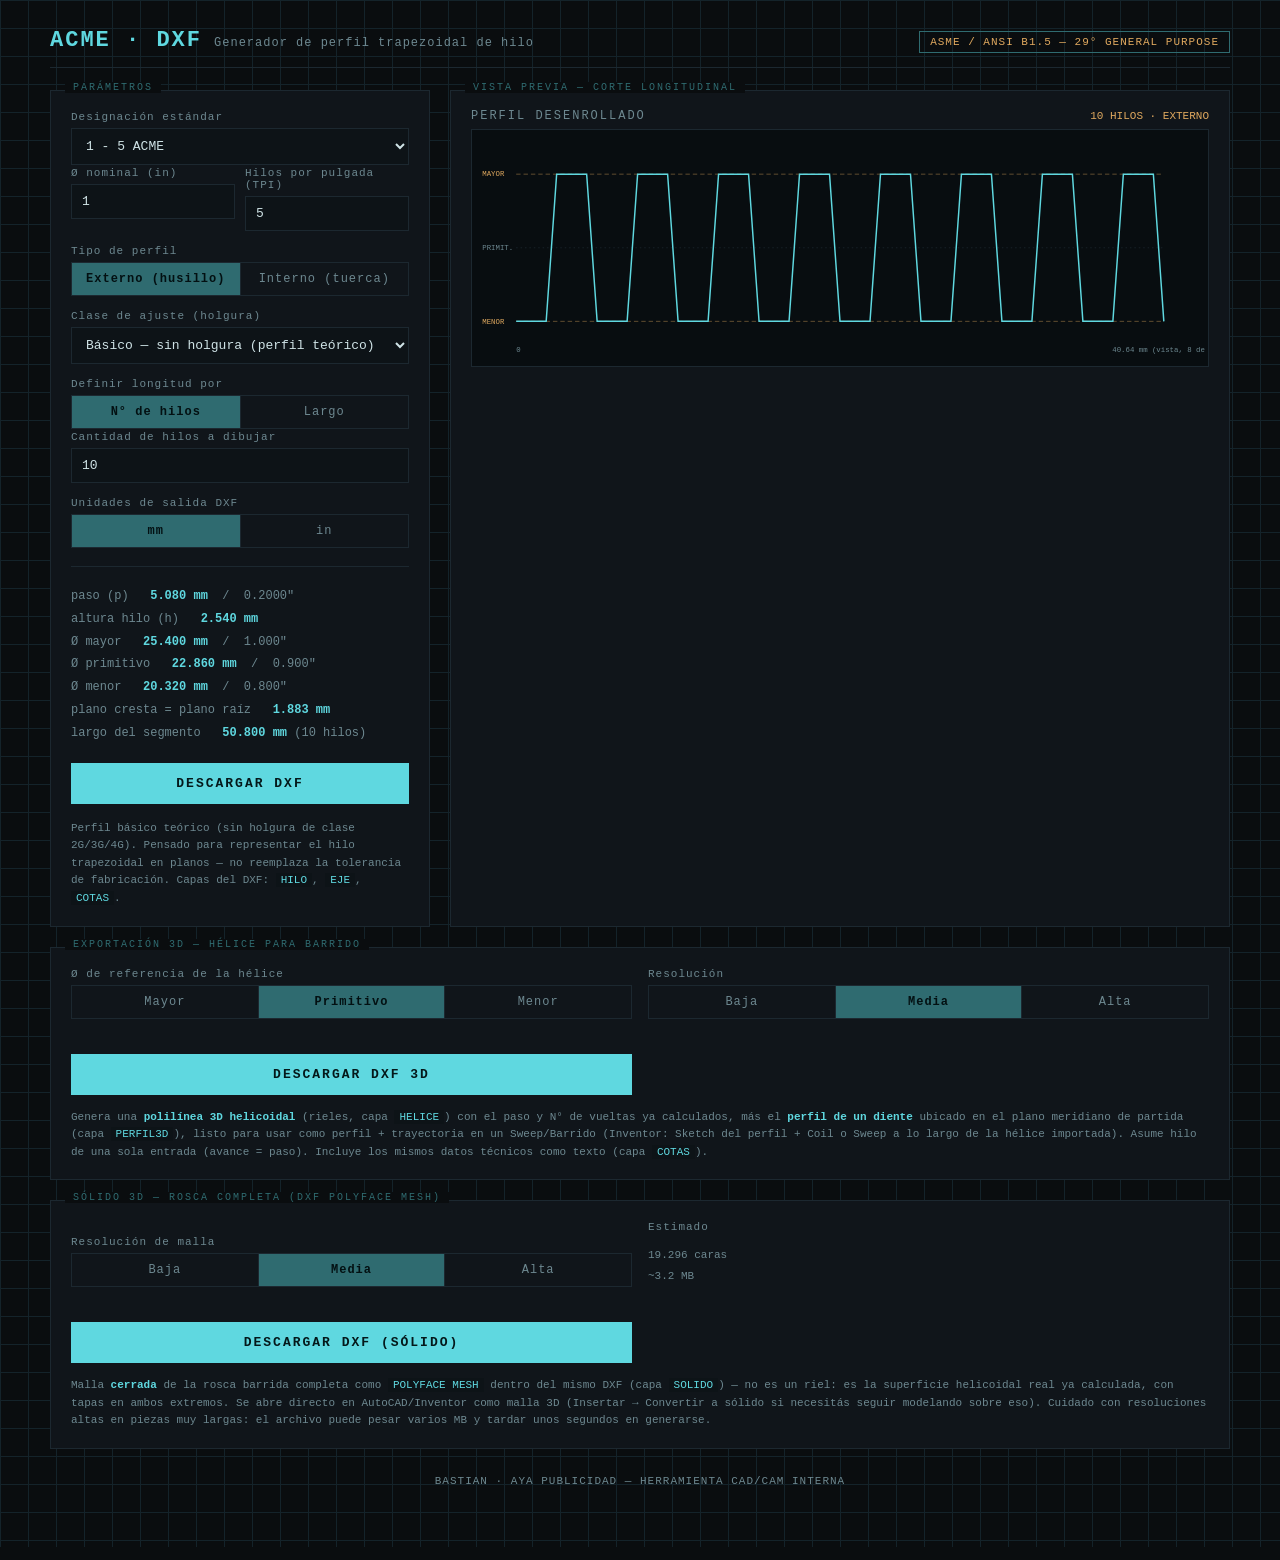
==== acme-dxf.html @ 362268b1 "Add files via upload" ====
<!DOCTYPE html>
<html lang="es">
<head>
<meta charset="UTF-8">
<title>ACME-DXF · Generador de hilos trapezoidales ASME B1.5</title>
<style>
  :root{
    --bg: #0a0d0f;
    --panel: #10151a;
    --panel-line: #1c2830;
    --grid: #14232a;
    --cyan: #5fd8e0;
    --cyan-dim: #2f6b70;
    --amber: #e0a95f;
    --text: #cfe3e6;
    --text-dim: #6d8890;
    --danger: #d97757;
  }
  *{box-sizing:border-box;}
  body{
    margin:0;
    background:
      linear-gradient(var(--grid) 1px, transparent 1px) 0 0 / 28px 28px,
      linear-gradient(90deg, var(--grid) 1px, transparent 1px) 0 0 / 28px 28px,
      var(--bg);
    color:var(--text);
    font-family: 'JetBrains Mono','Consolas',ui-monospace,monospace;
    min-height:100vh;
    padding:28px 20px 60px;
  }
  .wrap{max-width:1180px;margin:0 auto;}
  header{
    display:flex; justify-content:space-between; align-items:flex-end;
    border-bottom:1px solid var(--panel-line);
    padding-bottom:14px; margin-bottom:22px;
    flex-wrap:wrap; gap:10px;
  }
  .brand{display:flex; align-items:baseline; gap:12px;}
  .brand h1{
    font-size:22px; letter-spacing:2px; margin:0; color:var(--cyan);
    text-transform:uppercase; font-weight:700;
  }
  .brand span{color:var(--text-dim); font-size:12px; letter-spacing:1px;}
  .norm-tag{
    font-size:11px; color:var(--amber); border:1px solid var(--cyan-dim);
    padding:4px 10px; letter-spacing:1px; white-space:nowrap;
  }
  .grid2{display:grid; grid-template-columns: 380px 1fr; gap:20px;}
  @media (max-width:920px){ .grid2{grid-template-columns:1fr;} }
  .helix-row{display:grid; grid-template-columns:1fr 1fr 1fr; align-items:end; gap:16px;}
  @media (max-width:760px){ .helix-row{grid-template-columns:1fr;} }

  .panel{
    background:var(--panel); border:1px solid var(--panel-line);
    padding:18px 20px; position:relative;
  }
  .panel::before{
    content:attr(data-tag); position:absolute; top:-9px; left:14px;
    background:var(--bg); padding:0 8px; font-size:10px; letter-spacing:2px;
    color:var(--cyan-dim);
  }
  label{display:block; font-size:11px; letter-spacing:1px; color:var(--text-dim); margin:14px 0 5px;}
  label:first-of-type{margin-top:2px;}
  select, input{
    width:100%; background:#0d1317; border:1px solid var(--panel-line);
    color:var(--text); padding:9px 10px; font-family:inherit; font-size:13px;
    outline:none;
  }
  select:focus, input:focus{border-color:var(--cyan-dim);}
  .row{display:grid; grid-template-columns:1fr 1fr; gap:10px;}
  .toggle{display:flex; border:1px solid var(--panel-line); margin-top:4px;}
  .toggle button{
    flex:1; background:transparent; border:none; color:var(--text-dim);
    padding:9px 0; font-family:inherit; font-size:12px; letter-spacing:1px;
    cursor:pointer; border-right:1px solid var(--panel-line);
  }
  .toggle button:last-child{border-right:none;}
  .toggle button.active{background:var(--cyan-dim); color:#031012; font-weight:700;}

  .divider{border-top:1px solid var(--panel-line); margin:18px 0;}

  .params{font-size:12px; line-height:1.9; color:var(--text-dim);}
  .params b{color:var(--cyan); font-weight:600;}
  .params .warn{color:var(--amber);}

  .primary-btn{
    margin-top:18px; width:100%; padding:13px 0; background:var(--cyan);
    color:#04181a; border:none; font-family:inherit; font-weight:700;
    letter-spacing:2px; font-size:13px; cursor:pointer; text-transform:uppercase;
  }
  .primary-btn:hover{background:#7fe6ed;}
  .primary-btn:disabled{background:var(--panel-line); color:var(--text-dim); cursor:not-allowed;}

  .preview-head{display:flex; justify-content:space-between; align-items:baseline; margin-bottom:6px;}
  .preview-head h2{font-size:12px; letter-spacing:2px; color:var(--text-dim); font-weight:500; margin:0; text-transform:uppercase;}
  .preview-head .n{color:var(--amber); font-size:11px;}
  svg{width:100%; height:auto; background:#080d10; border:1px solid var(--panel-line);}
  .flank{stroke:var(--cyan); stroke-width:2; fill:none;}
  .ref{stroke:var(--panel-line); stroke-width:1;}
  .refdash{stroke:var(--amber); stroke-width:1; stroke-dasharray:6 4; opacity:.55;}
  .dimtext{fill:var(--text-dim); font-size:10px; font-family:inherit;}
  .dimtext.amber{fill:var(--amber);}

  .table-note{font-size:11px; color:var(--text-dim); margin-top:16px; line-height:1.6;}
  .table-note code{color:var(--cyan); background:#0d1317; padding:1px 5px;}

  footer{margin-top:26px; font-size:11px; color:var(--text-dim); text-align:center; letter-spacing:1px;}
</style>
</head>
<body>
<div class="wrap">

  <header>
    <div class="brand">
      <h1>ACME · DXF</h1>
      <span>Generador de perfil trapezoidal de hilo</span>
    </div>
    <div class="norm-tag">ASME / ANSI B1.5 — 29° GENERAL PURPOSE</div>
  </header>

  <div class="grid2">
    <div class="panel" data-tag="PARÁMETROS">

      <label>Designación estándar</label>
      <select id="sizeSelect"></select>

      <div class="row">
        <div>
          <label>Ø nominal (in)</label>
          <input type="number" id="diaInput" step="0.001" min="0.01">
        </div>
        <div>
          <label>Hilos por pulgada (TPI)</label>
          <input type="number" id="tpiInput" step="0.5" min="0.5">
        </div>
      </div>

      <label>Tipo de perfil</label>
      <div class="toggle" id="typeToggle">
        <button data-v="external" class="active">Externo (husillo)</button>
        <button data-v="internal">Interno (tuerca)</button>
      </div>

      <label>Clase de ajuste (holgura)</label>
      <select id="classSelect">
        <option value="basic">Básico — sin holgura (perfil teórico)</option>
        <option value="2G">2G — general purpose (holgura máxima)</option>
        <option value="3G">3G — intermedia</option>
        <option value="4G">4G — mínima holgura</option>
      </select>

      <label>Definir longitud por</label>
      <div class="toggle" id="lenModeToggle">
        <button data-v="threads" class="active">N° de hilos</button>
        <button data-v="length">Largo</button>
      </div>

      <div id="threadsField">
        <label>Cantidad de hilos a dibujar</label>
        <input type="number" id="threadsInput" value="10" min="1" step="1">
      </div>
      <div id="lengthField" style="display:none">
        <label>Largo (mm)</label>
        <input type="number" id="lengthInput" value="50" min="1" step="1">
      </div>

      <label>Unidades de salida DXF</label>
      <div class="toggle" id="unitToggle">
        <button data-v="mm" class="active">mm</button>
        <button data-v="in">in</button>
      </div>

      <div class="divider"></div>
      <div class="params" id="paramsOut"></div>

      <button id="downloadBtn" class="primary-btn">Descargar DXF</button>

      <div class="table-note">
        Perfil básico teórico (sin holgura de clase 2G/3G/4G). Pensado para representar
        el hilo trapezoidal en planos — no reemplaza la tolerancia de fabricación.
        Capas del DXF: <code>HILO</code>, <code>EJE</code>, <code>COTAS</code>.
      </div>
    </div>

    <div class="panel" data-tag="VISTA PREVIA — CORTE LONGITUDINAL">
      <div class="preview-head">
        <h2>Perfil desenrollado</h2>
        <span class="n" id="previewCount"></span>
      </div>
      <svg id="svgPreview" viewBox="0 0 1000 320"></svg>
    </div>
  </div>

  <div class="panel" data-tag="EXPORTACIÓN 3D — HÉLICE PARA BARRIDO" style="margin-top:20px">
    <div class="row helix-row" style="gap:16px;">
      <div>
        <label>Ø de referencia de la hélice</label>
        <div class="toggle" id="helixDiaToggle">
          <button data-v="major">Mayor</button>
          <button data-v="pitch" class="active">Primitivo</button>
          <button data-v="minor">Menor</button>
        </div>
      </div>
      <div>
        <label>Resolución</label>
        <div class="toggle" id="helixResToggle">
          <button data-v="36">Baja</button>
          <button data-v="72" class="active">Media</button>
          <button data-v="144">Alta</button>
        </div>
      </div>
      <div>
        <label style="visibility:hidden">.</label>
        <button id="downloadBtn3D" class="primary-btn" style="margin-top:0">Descargar DXF 3D</button>
      </div>
    </div>
    <div class="table-note" style="margin-top:14px">
      Genera una <b style="color:var(--cyan)">polilínea 3D helicoidal</b> (rieles, capa <code>HELICE</code>) con el
      paso y N° de vueltas ya calculados, más el <b style="color:var(--cyan)">perfil de un diente</b> ubicado en el
      plano meridiano de partida (capa <code>PERFIL3D</code>), listo para usar como perfil + trayectoria en un
      Sweep/Barrido (Inventor: Sketch del perfil + Coil o Sweep a lo largo de la hélice importada). Asume hilo de
      una sola entrada (avance = paso). Incluye los mismos datos técnicos como texto (capa <code>COTAS</code>).
    </div>
  </div>

  <div class="panel" data-tag="SÓLIDO 3D — ROSCA COMPLETA (DXF POLYFACE MESH)" style="margin-top:20px">
    <div class="row helix-row" style="gap:16px;">
      <div>
        <label>Resolución de malla</label>
        <div class="toggle" id="stlResToggle">
          <button data-v="low">Baja</button>
          <button data-v="med" class="active">Media</button>
          <button data-v="high">Alta</button>
        </div>
      </div>
      <div>
        <label>Estimado</label>
        <div class="params" id="stlEstimate" style="font-size:11px; padding-top:7px;"></div>
      </div>
      <div>
        <label style="visibility:hidden">.</label>
        <button id="downloadBtnSTL" class="primary-btn" style="margin-top:0">Descargar DXF (sólido)</button>
      </div>
    </div>
    <div class="table-note" style="margin-top:14px">
      Malla <b style="color:var(--cyan)">cerrada</b> de la rosca barrida completa como <code>POLYFACE MESH</code>
      dentro del mismo DXF (capa <code>SOLIDO</code>) — no es un riel: es la superficie helicoidal real ya calculada,
      con tapas en ambos extremos. Se abre directo en AutoCAD/Inventor como malla 3D (Insertar → Convertir a sólido
      si necesitás seguir modelando sobre eso). Cuidado con resoluciones altas en piezas muy largas: el archivo
      puede pesar varios MB y tardar unos segundos en generarse.
    </div>
  </div>

  <footer>BASTIAN · AYA PUBLICIDAD — HERRAMIENTA CAD/CAM INTERNA</footer>
</div>

<script>
// ---------- Tabla ASME B1.5 — serie general purpose (pulgadas) ----------
const SIZES = [
  ['1/4 - 16 ACME', 0.250, 16],
  ['5/16 - 14 ACME', 0.3125, 14],
  ['3/8 - 12 ACME', 0.375, 12],
  ['7/16 - 12 ACME', 0.4375, 12],
  ['1/2 - 10 ACME', 0.500, 10],
  ['5/8 - 8 ACME', 0.625, 8],
  ['3/4 - 6 ACME', 0.750, 6],
  ['7/8 - 6 ACME', 0.875, 6],
  ['1 - 5 ACME', 1.000, 5],
  ['1 1/8 - 5 ACME', 1.125, 5],
  ['1 1/4 - 5 ACME', 1.250, 5],
  ['1 3/8 - 4 ACME', 1.375, 4],
  ['1 1/2 - 4 ACME', 1.500, 4],
  ['1 3/4 - 4 ACME', 1.750, 4],
  ['2 - 4 ACME', 2.000, 4],
  ['2 1/4 - 3 ACME', 2.250, 3],
  ['2 1/2 - 3 ACME', 2.500, 3],
  ['2 3/4 - 3 ACME', 2.750, 3],
  ['3 - 2 ACME', 3.000, 2],
  ['3 1/2 - 2 ACME', 3.500, 2],
  ['4 - 2 ACME', 4.000, 2],
  ['4 1/2 - 2 ACME', 4.500, 2],
  ['5 - 2 ACME', 5.000, 2],
  ['— Personalizado —', null, null],
];

const sizeSelect = document.getElementById('sizeSelect');
SIZES.forEach((s,i)=>{
  const opt = document.createElement('option');
  opt.value = i; opt.textContent = s[0];
  sizeSelect.appendChild(opt);
});
sizeSelect.value = 8; // 1-5 ACME por defecto

const diaInput = document.getElementById('diaInput');
const tpiInput = document.getElementById('tpiInput');
diaInput.value = 1.000;
tpiInput.value = 5;

let type = 'external';
let lenMode = 'threads';
let unit = 'mm';
let fitClass = 'basic';

document.getElementById('classSelect').addEventListener('change', e=>{
  fitClass = e.target.value;
  render();
});

let helixDia = 'pitch';
let helixRes = 72;
document.getElementById('helixDiaToggle').addEventListener('click', e=>{
  if(e.target.tagName!=='BUTTON') return;
  helixDia = e.target.dataset.v;
  [...e.currentTarget.children].forEach(b=>b.classList.toggle('active', b===e.target));
});
document.getElementById('helixResToggle').addEventListener('click', e=>{
  if(e.target.tagName!=='BUTTON') return;
  helixRes = parseInt(e.target.dataset.v);
  [...e.currentTarget.children].forEach(b=>b.classList.toggle('active', b===e.target));
});

let stlRes = 'med';
const STL_PRESETS = { low:{A:24,zPerPitch:12}, med:{A:48,zPerPitch:20}, high:{A:96,zPerPitch:32} };
document.getElementById('stlResToggle').addEventListener('click', e=>{
  if(e.target.tagName!=='BUTTON') return;
  stlRes = e.target.dataset.v;
  [...e.currentTarget.children].forEach(b=>b.classList.toggle('active', b===e.target));
  updateStlEstimate();
});
function updateStlEstimate(){
  const g = computeGeometry();
  const out = document.getElementById('stlEstimate');
  if(!g){ out.textContent=''; return; }
  const {A,zPerPitch} = STL_PRESETS[stlRes];
  const ZN = zPerPitch*g.threadsCount;
  const tris = A*ZN*2 + A*2;
  const bytesApprox = tris*165; // 3DFACE: cada triángulo es una entidad completa (sin vértices compartidos)
  out.innerHTML = `${tris.toLocaleString('es-CL')} caras<br>~${(bytesApprox/1e6).toFixed(1)} MB`;
}

document.getElementById('typeToggle').addEventListener('click', e=>{
  if(e.target.tagName!=='BUTTON') return;
  type = e.target.dataset.v;
  [...e.currentTarget.children].forEach(b=>b.classList.toggle('active', b===e.target));
  render();
});
document.getElementById('unitToggle').addEventListener('click', e=>{
  if(e.target.tagName!=='BUTTON') return;
  unit = e.target.dataset.v;
  [...e.currentTarget.children].forEach(b=>b.classList.toggle('active', b===e.target));
  render();
});
document.getElementById('lenModeToggle').addEventListener('click', e=>{
  if(e.target.tagName!=='BUTTON') return;
  lenMode = e.target.dataset.v;
  [...e.currentTarget.children].forEach(b=>b.classList.toggle('active', b===e.target));
  document.getElementById('threadsField').style.display = lenMode==='threads' ? 'block':'none';
  document.getElementById('lengthField').style.display = lenMode==='length' ? 'block':'none';
  render();
});

sizeSelect.addEventListener('change', ()=>{
  const s = SIZES[sizeSelect.value];
  if(s[1]!==null){ diaInput.value = s[1]; tpiInput.value = s[2]; }
  render();
});
[diaInput, tpiInput, document.getElementById('threadsInput'), document.getElementById('lengthInput')]
  .forEach(el=>el.addEventListener('input', ()=>{ sizeSelect.value = SIZES.length-1; render(); }));

// ---------- Geometría ACME (perfil básico, ASME B1.5) ----------
function computeGeometry(){
  const D = parseFloat(diaInput.value);       // Ø mayor nominal, in
  const n = parseFloat(tpiInput.value);        // TPI
  if(!D || !n || D<=0 || n<=0) return null;

  const p = 1/n;                               // paso, in
  const h = 0.5*p;                             // altura de hilo, in
  const halfAngle = 14.5*Math.PI/180;
  const flankDx = h*Math.tan(halfAngle);
  const flat = 0.3707*p;                       // ancho de plano (cresta = raíz, perfil básico)

  const Dmajor = D;
  const Dminor = D - p;
  const Dpitch = D - h;

  // Holgura por clase (referencial): es = 0.020*sqrt(p) * factor de clase.
  // Proporción 2G:3G:4G = 1 : 0.75 : 0.5, consistente con ASME B1.5 Tabla 9.
  // Se aplica SOLO al hilo externo (el husillo se tornea bajo cota nominal;
  // la tuerca se mecaniza a cota básica). La forma del trapecio no cambia:
  // la holgura desplaza el diámetro de torneado, no el ángulo ni el plano.
  const classFactor = {basic:0, '2G':1, '3G':0.75, '4G':0.5}[fitClass] || 0;
  const allowance = classFactor>0 ? 0.020*Math.sqrt(p)*classFactor : 0;
  const hasAllowance = allowance>0 && type==='external';
  const DmajorFit = hasAllowance ? Dmajor - allowance : null;
  const DminorFit = hasAllowance ? DmajorFit - p : null;
  const DpitchFit = hasAllowance ? DmajorFit - h : null;

  let threadsCount;
  if(lenMode==='threads'){
    threadsCount = Math.max(1, Math.round(parseFloat(document.getElementById('threadsInput').value)||1));
  } else {
    const lenMm = parseFloat(document.getElementById('lengthInput').value)||10;
    const lenIn = lenMm/25.4;
    threadsCount = Math.max(1, Math.round(lenIn/p));
  }

  return {D,n,p,h,flankDx,flat,Dmajor,Dminor,Dpitch,threadsCount,
          fitClass,allowance,hasAllowance,DmajorFit,DminorFit,DpitchFit};
}

function buildPoints(g){
  const pts = [];
  let x = 0;
  for(let i=0;i<g.threadsCount;i++){
    pts.push([x,0]); x+=g.flat;
    pts.push([x,0]); x+=g.flankDx;
    pts.push([x,g.h]); x+=g.flat;
    pts.push([x,g.h]); x+=g.flankDx;
  }
  pts.push([x,0]);
  if(type==='internal'){
    return pts.map(([px,py])=>[px, g.h-py]);
  }
  return pts;
}

// ---------- Vista previa SVG ----------
function render(){
  const g = computeGeometry();
  const out = document.getElementById('paramsOut');
  const svg = document.getElementById('svgPreview');
  const dl = document.getElementById('downloadBtn');
  const previewCount = document.getElementById('previewCount');

  if(!g){ out.innerHTML = '<span class="warn">Parámetros inválidos.</span>'; dl.disabled=true; svg.innerHTML=''; return; }
  dl.disabled = false;

  const totalLenIn = g.p*g.threadsCount;
  const mm = v => (v*25.4).toFixed(3);

  out.innerHTML = `
    paso (p) &nbsp; <b>${mm(g.p)} mm</b> &nbsp;/&nbsp; ${g.p.toFixed(4)}"<br>
    altura hilo (h) &nbsp; <b>${mm(g.h)} mm</b><br>
    Ø mayor &nbsp; <b>${mm(g.Dmajor)} mm</b> &nbsp;/&nbsp; ${g.Dmajor.toFixed(3)}"<br>
    Ø primitivo &nbsp; <b>${mm(g.Dpitch)} mm</b> &nbsp;/&nbsp; ${g.Dpitch.toFixed(3)}"<br>
    Ø menor &nbsp; <b>${mm(g.Dminor)} mm</b> &nbsp;/&nbsp; ${g.Dminor.toFixed(3)}"<br>
    plano cresta = plano raíz &nbsp; <b>${mm(g.flat)} mm</b><br>
    largo del segmento &nbsp; <b>${mm(totalLenIn)} mm</b> (${g.threadsCount} hilos)
    ${g.n < 1 ? '<br><span class="warn">TPI &lt; 1 — verificar dato.</span>' : ''}
    ${g.hasAllowance ? `
    <div class="divider" style="margin:12px 0"></div>
    <span class="warn">CLASE ${g.fitClass} — Ø DE TORNEADO (husillo)</span><br>
    holgura (es) &nbsp; <b>${mm(g.allowance)} mm</b> &nbsp;/&nbsp; ${g.allowance.toFixed(4)}"<br>
    Ø mayor a tornear &nbsp; <b>${mm(g.DmajorFit)} mm</b><br>
    Ø primitivo resultante &nbsp; <b>${mm(g.DpitchFit)} mm</b><br>
    Ø menor a tornear &nbsp; <b>${mm(g.DminorFit)} mm</b><br>
    <span style="font-size:10px">valor referencial — verificar tabla oficial ASME B1.5 T.9 para ajuste certificado</span>
    ` : (g.fitClass!=='basic' ? '<div class="divider" style="margin:12px 0"></div><span style="font-size:10px">La holgura de clase se aplica al hilo externo. La tuerca se mecaniza a cota básica.</span>' : '')}
  `;
  previewCount.textContent = `${g.threadsCount} HILOS · ${type==='external'?'EXTERNO':'INTERNO'}`;

  // ---- SVG ----
  const previewMax = 8; // no dibujar más de 8 periodos en la vista previa
  const pv = Math.min(g.threadsCount, previewMax);
  const gPrev = {...g, threadsCount: pv};
  const pts = buildPoints(gPrev);

  const padX = 60, padY = 60;
  const W = 1000, H = 320;
  const drawW = W - padX*2, drawH = H - padY*2;
  const spanX = pts[pts.length-1][0];
  const sx = drawW/spanX;
  const sy = drawH/g.h;

  const toSvg = ([x,y]) => [padX + x*sx, padY + drawH - y*sy];

  let path = 'M ' + pts.map(toSvg).map(([x,y])=>`${x.toFixed(2)},${y.toFixed(2)}`).join(' L ');

  const yTop = toSvg([0,g.h])[1];
  const yBot = toSvg([0,0])[1];
  const yMid = toSvg([0,g.h/2])[1];

  let svgContent = `
    <line x1="${padX}" y1="${yBot}" x2="${padX+drawW}" y2="${yBot}" class="refdash"/>
    <line x1="${padX}" y1="${yTop}" x2="${padX+drawW}" y2="${yTop}" class="refdash"/>
    <line x1="${padX}" y1="${yMid}" x2="${padX+drawW}" y2="${yMid}" class="ref" stroke-dasharray="2 4"/>
    <path d="${path}" class="flank"/>
    <text x="14" y="${yTop+3}" class="dimtext amber">${type==='external'?'MAYOR':'MENOR'}</text>
    <text x="14" y="${yMid+3}" class="dimtext">PRIMIT.</text>
    <text x="14" y="${yBot+3}" class="dimtext amber">${type==='external'?'MENOR':'MAYOR'}</text>
    <text x="${padX}" y="${H-18}" class="dimtext">0</text>
    <text x="${padX+drawW-70}" y="${H-18}" class="dimtext">${(gPrev.p*pv*25.4).toFixed(2)} mm (vista, ${pv} de ${g.threadsCount})</text>
  `;
  svg.innerHTML = svgContent;
  if(typeof updateStlEstimate==='function') updateStlEstimate();
}

// ---------- Generación DXF ----------
function buildDXF(g){
  const factor = unit==='mm' ? 25.4 : 1;
  const pts = buildPoints(g).map(([x,y])=>[x*factor, y*factor]);
  const insUnits = unit==='mm' ? 4 : 1;

  let dxf = '';
  const add = (code, val) => { dxf += code+'\n'+val+'\n'; };

  add(0,'SECTION'); add(2,'HEADER');
  add(9,'$ACADVER'); add(1,'AC1009');
  add(0,'ENDSEC');

  add(0,'SECTION'); add(2,'TABLES');
  add(0,'TABLE'); add(2,'LAYER'); add(70,3);
    add(0,'LAYER'); add(2,'HILO'); add(70,0); add(62,4); add(6,'CONTINUOUS');
    add(0,'LAYER'); add(2,'EJE'); add(70,0); add(62,2); add(6,'CONTINUOUS');
    add(0,'LAYER'); add(2,'COTAS'); add(70,0); add(62,3); add(6,'CONTINUOUS');
  add(0,'ENDTAB');
  add(0,'ENDSEC');

  add(0,'SECTION'); add(2,'ENTITIES');

  // Perfil del hilo (POLYLINE + VERTEX, compatible con cualquier versión DXF)
  add(0,'POLYLINE'); add(8,'HILO'); add(66,1); add(70,0);
  pts.forEach(([x,y])=>{
    add(0,'VERTEX'); add(8,'HILO'); add(10,x.toFixed(5)); add(20,y.toFixed(5)); add(30,0.0);
  });
  add(0,'SEQEND');

  // Líneas de referencia: mayor, primitivo, menor
  const totalLen = pts[pts.length-1][0];
  const h = g.h*factor;
  const refYs = type==='external' ? [0, h/2, h] : [0, h/2, h];
  const refLabels = type==='external' ? ['MENOR','PRIMITIVO','MAYOR'] : ['MAYOR','PRIMITIVO','MENOR'];
  refYs.forEach((y,i)=>{
    add(0,'LINE'); add(8,'EJE');
    add(10,0); add(20,y.toFixed(5)); add(30,0.0);
    add(11,totalLen.toFixed(5)); add(21,y.toFixed(5)); add(31,0.0);
  });

  // Texto con parámetros
  const textH = h*0.12;
  const summary = [
    `ACME ${g.D.toFixed(3)}in - ${g.n} TPI (${g.n===1?'1 hilo/in':g.n+' hilos/in'}) - ${type==='external'?'EXTERNO':'INTERNO'}`,
    `paso p = ${(g.p*factor).toFixed(4)} ${unit}   altura h = ${(g.h*factor).toFixed(4)} ${unit}`,
    `Dmayor basico = ${(g.Dmajor*factor).toFixed(4)} ${unit}   Dprimitivo = ${(g.Dpitch*factor).toFixed(4)} ${unit}   Dmenor basico = ${(g.Dminor*factor).toFixed(4)} ${unit}`,
    `perfil basico ASME/ANSI B1.5 - angulo 29 grados - plano cresta=raiz = ${(g.flat*factor).toFixed(4)} ${unit}`,
  ];
  if(g.hasAllowance){
    summary.push(`CLASE ${g.fitClass} - holgura es = ${(g.allowance*factor).toFixed(4)} ${unit} (referencial, verificar ASME B1.5 T.9)`);
    summary.push(`Dmayor a tornear = ${(g.DmajorFit*factor).toFixed(4)} ${unit}   Dprimitivo = ${(g.DpitchFit*factor).toFixed(4)} ${unit}   Dmenor a tornear = ${(g.DminorFit*factor).toFixed(4)} ${unit}`);
  } else if(g.fitClass!=='basic'){
    summary.push(`Clase ${g.fitClass} solicitada - sin efecto en interno (tuerca a cota basica)`);
  }
  summary.forEach((line, i)=>{
    add(0,'TEXT'); add(8,'COTAS');
    add(10,0); add(20,(-textH*1.8*(i+1) - h*0.3).toFixed(5)); add(30,0.0);
    add(40,textH.toFixed(5));
    add(1,line);
  });

  add(0,'ENDSEC');
  add(0,'EOF');
  return dxf;
}

document.getElementById('downloadBtn').addEventListener('click', ()=>{
  const g = computeGeometry();
  if(!g) return;
  const dxf = buildDXF(g);
  const blob = new Blob([dxf], {type:'application/dxf'});
  const url = URL.createObjectURL(blob);
  const a = document.createElement('a');
  const nameSize = SIZES[sizeSelect.value][0]!=='— Personalizado —' ? SIZES[sizeSelect.value][0].replace(/[\/\s]/g,'_') : `D${g.D}_TPI${g.n}`;
  a.href = url;
  const classTag = g.fitClass!=='basic' ? `_${g.fitClass}` : '';
  a.download = `ACME_${nameSize}_${type}${classTag}_${g.threadsCount}hilos.dxf`;
  document.body.appendChild(a);
  a.click();
  a.remove();
  URL.revokeObjectURL(url);
});

// ---------- Hélice 3D (rieles para Sweep/Barrido) ----------
function helixPoints3D(g, radiusIn, pointsPerTurn, factor){
  const turns = g.threadsCount; // hilo de una entrada: 1 vuelta = 1 paso de avance
  const totalPts = Math.max(8, Math.round(turns*pointsPerTurn));
  const pts = [];
  for(let i=0;i<=totalPts;i++){
    const frac = i/pointsPerTurn; // en vueltas
    const theta = frac*2*Math.PI;
    const z = frac*g.p;
    pts.push([radiusIn*Math.cos(theta)*factor, radiusIn*Math.sin(theta)*factor, z*factor]);
  }
  return pts;
}
function toothProfile3D(g, factor){
  // Un solo diente, en el plano meridiano Y=0 (coincide con el inicio de la hélice, theta=0)
  const rMinor = g.Dminor/2;
  const local2D = [
    [0,0],
    [g.flat,0],
    [g.flat+g.flankDx,g.h],
    [g.flat*2+g.flankDx,g.h],
    [g.flat*2+g.flankDx*2,0],
  ];
  return local2D.map(([x,y])=>[ (rMinor+y)*factor, 0, x*factor ]);
}

function buildDXF3D(g){
  const factor = unit==='mm' ? 25.4 : 1;
  const radiusIn = helixDia==='major' ? g.Dmajor/2 : helixDia==='minor' ? g.Dminor/2 : g.Dpitch/2;
  const helixPts = helixPoints3D(g, radiusIn, helixRes, factor);
  const toothPts = toothProfile3D(g, factor);
  const axisLen = g.threadsCount*g.p*factor;

  let dxf = '';
  const add = (code, val) => { dxf += code+'\n'+val+'\n'; };

  add(0,'SECTION'); add(2,'HEADER');
  add(9,'$ACADVER'); add(1,'AC1009');
  add(0,'ENDSEC');

  add(0,'SECTION'); add(2,'TABLES');
  add(0,'TABLE'); add(2,'LAYER'); add(70,4);
    add(0,'LAYER'); add(2,'HELICE'); add(70,0); add(62,4); add(6,'CONTINUOUS');
    add(0,'LAYER'); add(2,'PERFIL3D'); add(70,0); add(62,1); add(6,'CONTINUOUS');
    add(0,'LAYER'); add(2,'EJE'); add(70,0); add(62,2); add(6,'CONTINUOUS');
    add(0,'LAYER'); add(2,'COTAS'); add(70,0); add(62,3); add(6,'CONTINUOUS');
  add(0,'ENDTAB');
  add(0,'ENDSEC');

  add(0,'SECTION'); add(2,'ENTITIES');

  // Hélice (riel de barrido) — polilínea 3D
  add(0,'POLYLINE'); add(8,'HELICE'); add(66,1); add(70,8);
  helixPts.forEach(([x,y,z])=>{
    add(0,'VERTEX'); add(8,'HELICE'); add(70,32);
    add(10,x.toFixed(5)); add(20,y.toFixed(5)); add(30,z.toFixed(5));
  });
  add(0,'SEQEND');

  // Perfil de un diente, listo para usar como sketch del Sweep
  add(0,'POLYLINE'); add(8,'PERFIL3D'); add(66,1); add(70,8);
  toothPts.forEach(([x,y,z])=>{
    add(0,'VERTEX'); add(8,'PERFIL3D'); add(70,32);
    add(10,x.toFixed(5)); add(20,y.toFixed(5)); add(30,z.toFixed(5));
  });
  add(0,'SEQEND');

  // Eje de referencia
  add(0,'LINE'); add(8,'EJE');
  add(10,0); add(20,0); add(30,0);
  add(11,0); add(21,0); add(31,axisLen.toFixed(5));

  // Texto con datos técnicos
  const textH = (g.h*factor)*0.9;
  const helixLabel = {major:'MAYOR', pitch:'PRIMITIVO', minor:'MENOR'}[helixDia];
  const summary = [
    `ACME ${g.D.toFixed(3)}in - ${g.n} TPI - ${type==='external'?'EXTERNO':'INTERNO'} - HELICE 3D (1 entrada)`,
    `paso p = avance/vuelta = ${(g.p*factor).toFixed(4)} ${unit}   vueltas = ${g.threadsCount}   largo eje = ${axisLen.toFixed(4)} ${unit}`,
    `radio de la helice (riel) = ${helixLabel} = ${(radiusIn*factor).toFixed(4)} ${unit}`,
    `Dmayor = ${(g.Dmajor*factor).toFixed(4)} ${unit}   Dprimitivo = ${(g.Dpitch*factor).toFixed(4)} ${unit}   Dmenor = ${(g.Dminor*factor).toFixed(4)} ${unit}`,
    g.hasAllowance ? `CLASE ${g.fitClass} - Dmayor a tornear = ${(g.DmajorFit*factor).toFixed(4)} ${unit}` : `perfil basico ASME/ANSI B1.5 - sin holgura de clase`,
    `uso sugerido: sketch PERFIL3D + Coil/Sweep siguiendo HELICE en Inventor/AutoCAD`,
  ];
  summary.forEach((line,i)=>{
    add(0,'TEXT'); add(8,'COTAS');
    add(10, (radiusIn*factor + textH).toFixed(5)); add(20,0); add(30,(-textH*1.6*(i+1)).toFixed(5));
    add(40, textH.toFixed(5));
    add(1, line);
  });

  add(0,'ENDSEC');
  add(0,'EOF');
  return dxf;
}

document.getElementById('downloadBtn3D').addEventListener('click', ()=>{
  const g = computeGeometry();
  if(!g) return;
  const dxf = buildDXF3D(g);
  const blob = new Blob([dxf], {type:'application/dxf'});
  const url = URL.createObjectURL(blob);
  const a = document.createElement('a');
  const nameSize = SIZES[sizeSelect.value][0]!=='— Personalizado —' ? SIZES[sizeSelect.value][0].replace(/[\/\s]/g,'_') : `D${g.D}_TPI${g.n}`;
  a.href = url;
  const classTag = g.fitClass!=='basic' ? `_${g.fitClass}` : '';
  a.download = `ACME_${nameSize}_${type}${classTag}_${g.threadsCount}vueltas_HELICE3D.dxf`;
  document.body.appendChild(a);
  a.click();
  a.remove();
  URL.revokeObjectURL(url);
});

render();

// ---------- Sólido 3D completo (STL binario) ----------
function mod(a,n){ return ((a%n)+n)%n; }

function profileHeightFn(p,h,flankDx,flat,internal){
  const b1=flat, b2=flat+flankDx, b3=flat*2+flankDx, b4=flat*2+flankDx*2;
  return function(xMod){
    let y;
    if(xMod<b1) y=0;
    else if(xMod<b2){ y = (xMod-b1)/(b2-b1)*h; }
    else if(xMod<b3) y = h;
    else y = h*(1-(xMod-b3)/(b4-b3));
    return internal ? (h-y) : y;
  };
}

function buildSolidMesh(g){
  const {A, zPerPitch} = STL_PRESETS[stlRes];
  const factor = unit==='mm' ? 25.4 : 1;

  // Radio base: si hay holgura de clase (externo), se usa el diametro ya corregido para tornear
  const DmajorEff = g.hasAllowance ? g.DmajorFit : g.Dmajor;
  const Rmin = (DmajorEff - g.p)/2;

  const profileFn = profileHeightFn(g.p, g.h, g.flankDx, g.flat, type==='internal');
  const L = g.p*g.threadsCount;
  const ZN = zPerPitch*g.threadsCount;

  const positions = [];
  const idx = (a,i) => a*(ZN+1)+i;
  for(let a=0;a<A;a++){
    const theta = 2*Math.PI*a/A;
    for(let i=0;i<=ZN;i++){
      const z = L*i/ZN;
      const xMod = mod(z - g.p*theta/(2*Math.PI), g.p);
      const r = (Rmin + profileFn(xMod)) * factor;
      positions.push([r*Math.cos(theta), r*Math.sin(theta), z*factor]);
    }
  }
  const tris = [];
  for(let a=0;a<A;a++){
    const a2 = (a+1)%A;
    for(let i=0;i<ZN;i++){
      const v00=idx(a,i), v01=idx(a,i+1), v10=idx(a2,i), v11=idx(a2,i+1);
      tris.push([v00,v10,v11]);
      tris.push([v00,v11,v01]);
    }
  }
  const cBot = positions.length; positions.push([0,0,0]);
  const cTop = positions.length; positions.push([0,0,L*factor]);
  for(let a=0;a<A;a++){
    const a2=(a+1)%A;
    tris.push([cBot, idx(a2,0), idx(a,0)]);
    tris.push([cTop, idx(a,ZN), idx(a2,ZN)]);
  }
  return {positions, tris};
}

function buildSolidDXF(g){
  const {positions, tris} = buildSolidMesh(g);

  let dxf = '';
  const add = (code, val) => { dxf += code+'\n'+val+'\n'; };

  add(0,'SECTION'); add(2,'HEADER');
  add(9,'$ACADVER'); add(1,'AC1009');
  add(0,'ENDSEC');

  add(0,'SECTION'); add(2,'TABLES');
  add(0,'TABLE'); add(2,'LAYER'); add(70,1);
    add(0,'LAYER'); add(2,'SOLIDO'); add(70,0); add(62,4); add(6,'CONTINUOUS');
  add(0,'ENDTAB');
  add(0,'ENDSEC');

  add(0,'SECTION'); add(2,'ENTITIES');

  // 3DFACE por triángulo: la entidad 3D más básica y universal de DXF,
  // soportada incluso por visores livianos (POLYFACE MESH da problemas
  // en algunas apps móviles como DWG FastView).
  tris.forEach(([ia,ib,ic])=>{
    const a=positions[ia], b=positions[ib], c=positions[ic];
    add(0,'3DFACE'); add(8,'SOLIDO');
    add(10,a[0].toFixed(5)); add(20,a[1].toFixed(5)); add(30,a[2].toFixed(5));
    add(11,b[0].toFixed(5)); add(21,b[1].toFixed(5)); add(31,b[2].toFixed(5));
    add(12,c[0].toFixed(5)); add(22,c[1].toFixed(5)); add(32,c[2].toFixed(5));
    add(13,c[0].toFixed(5)); add(23,c[1].toFixed(5)); add(33,c[2].toFixed(5));
  });

  add(0,'ENDSEC');
  add(0,'EOF');
  return dxf;
}

document.getElementById('downloadBtnSTL').addEventListener('click', ()=>{
  const g = computeGeometry();
  if(!g) return;
  const btn = document.getElementById('downloadBtnSTL');
  const prevText = btn.textContent;
  btn.textContent = 'Generando...'; btn.disabled = true;
  setTimeout(()=>{
    try{
      const dxf = buildSolidDXF(g);
      const blob = new Blob([dxf], {type:'application/dxf'});
      const url = URL.createObjectURL(blob);
      const a = document.createElement('a');
      const nameSize = SIZES[sizeSelect.value][0]!=='— Personalizado —' ? SIZES[sizeSelect.value][0].replace(/[\/\s]/g,'_') : `D${g.D}_TPI${g.n}`;
      a.href = url;
      const classTag = g.fitClass!=='basic' ? `_${g.fitClass}` : '';
      a.download = `ACME_${nameSize}_${type}${classTag}_${g.threadsCount}hilos_SOLIDO.dxf`;
      document.body.appendChild(a);
      a.click();
      a.remove();
      URL.revokeObjectURL(url);
    } finally {
      btn.textContent = prevText; btn.disabled = false;
    }
  }, 30);
});

updateStlEstimate();
</script>
</body>
</html>
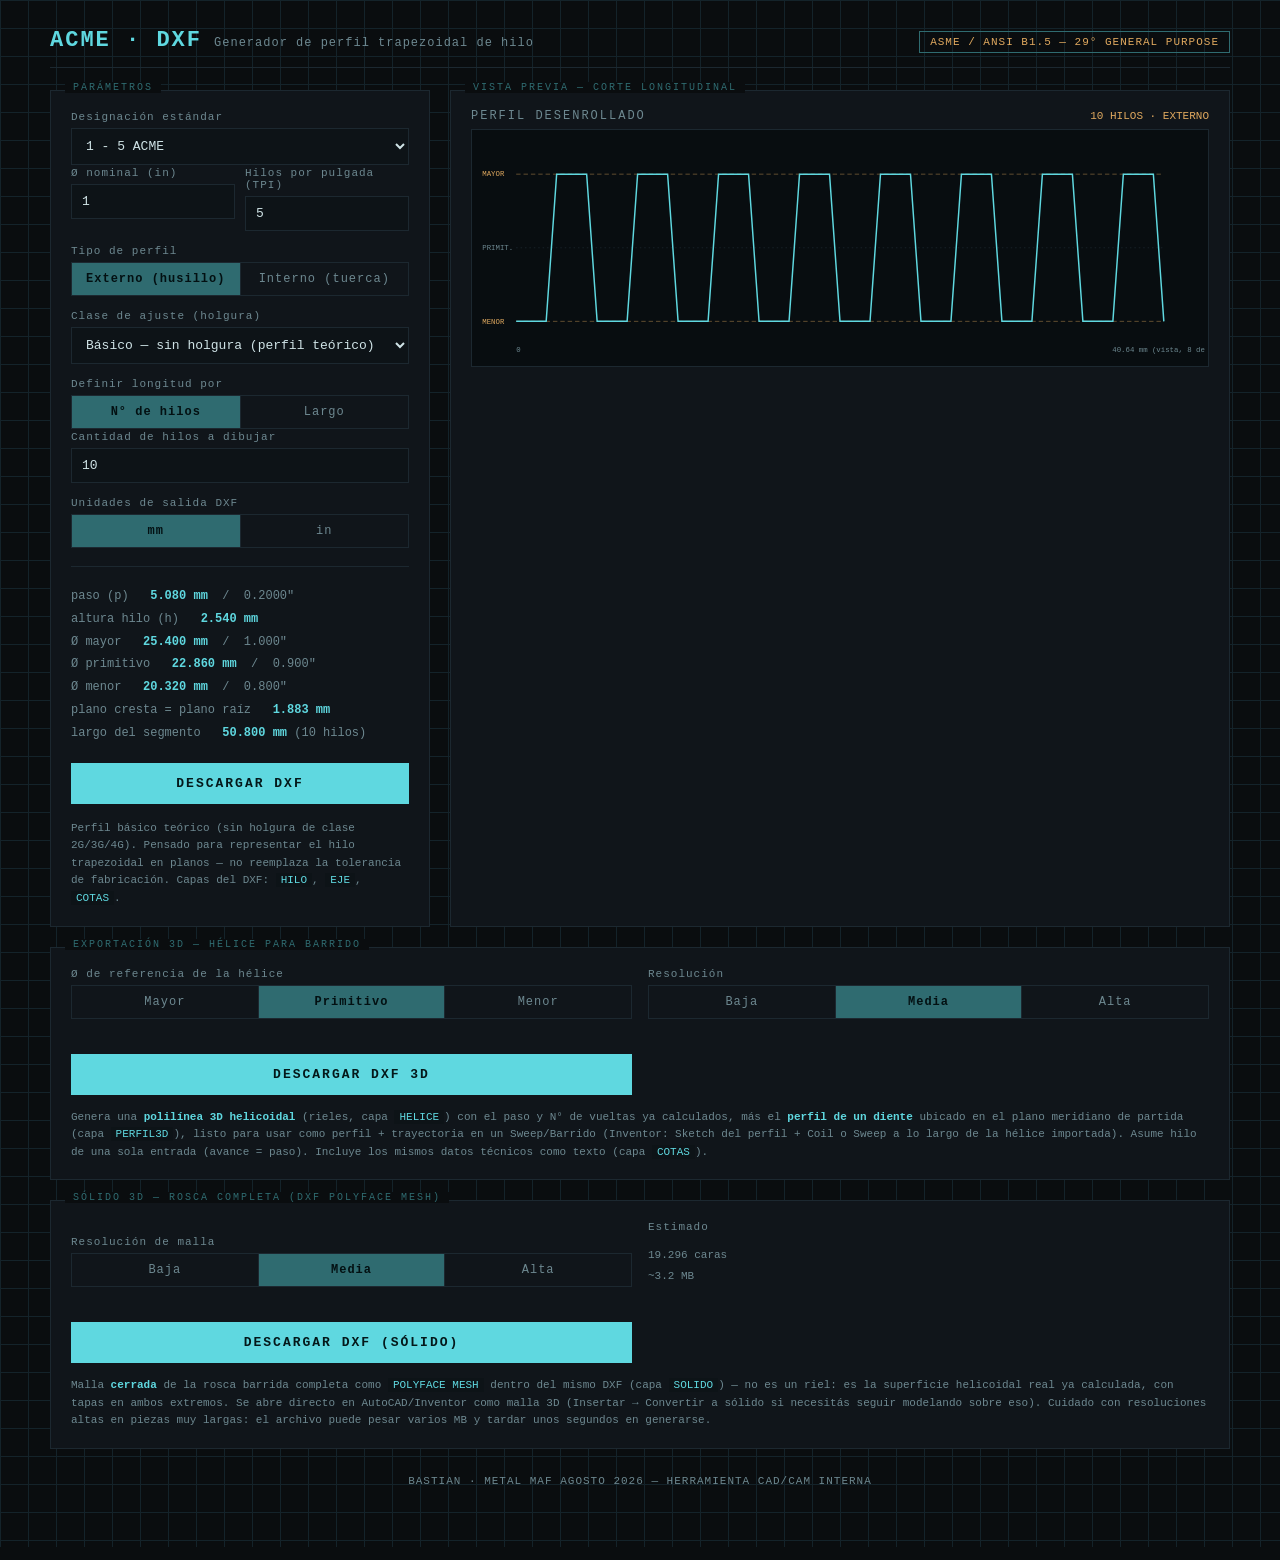
==== commit e33b4242: "Actualizar acme-dxf.html" ====
--- a/acme-dxf.html
+++ b/acme-dxf.html
@@ -251,7 +251,7 @@
     </div>
   </div>
 
-  <footer>BASTIAN · AYA PUBLICIDAD — HERRAMIENTA CAD/CAM INTERNA</footer>
+  <footer>BASTIAN · METAL MAF AGOSTO 2026 — HERRAMIENTA CAD/CAM INTERNA</footer>
 </div>
 
 <script>
